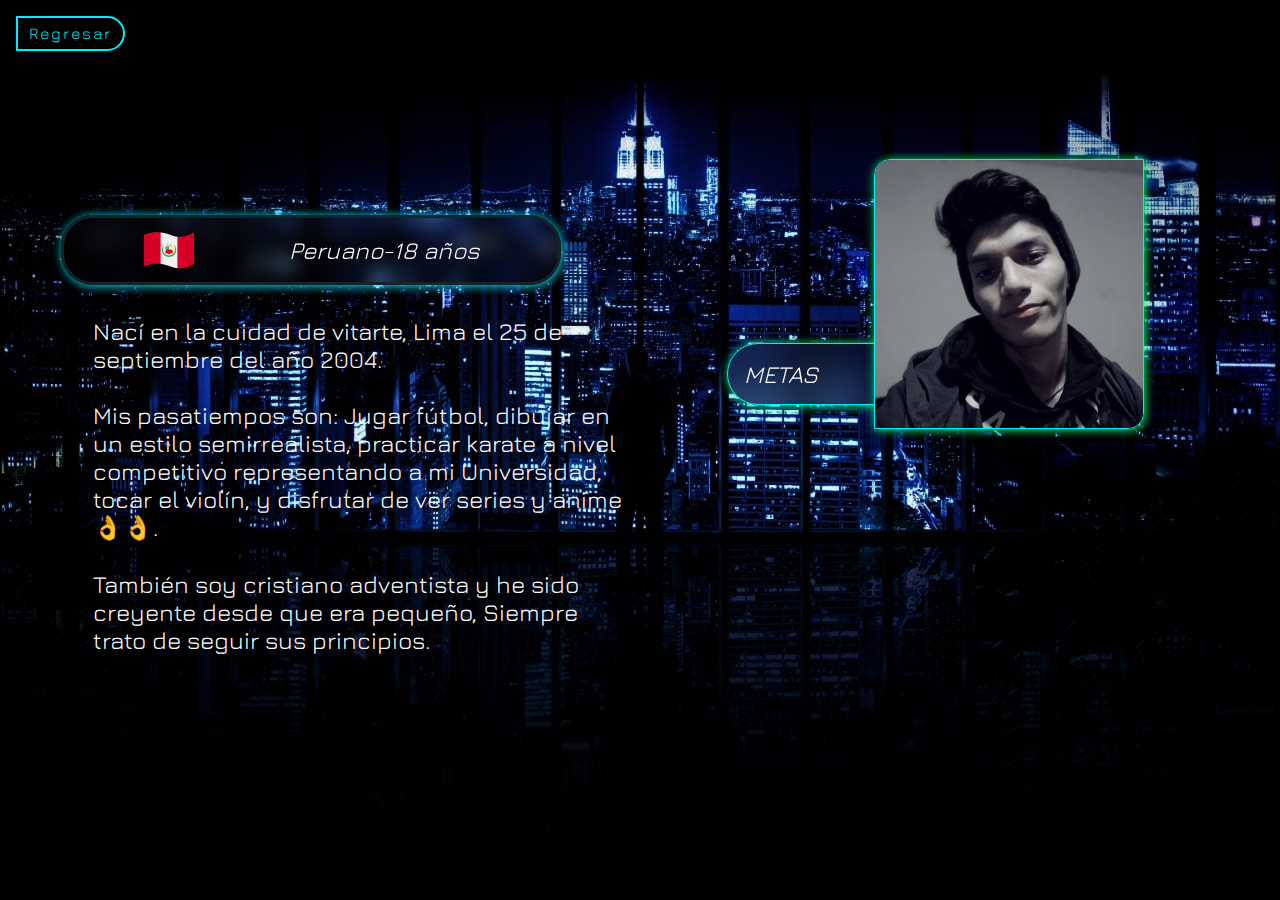
==== about-me.html @ 93cdefac "gran-cambio1" ====
<!DOCTYPE html>
<html lang="en">

<head>
    <meta charset="UTF-8">
    <meta name="viewport" content="width=device-width, initial-scale=1.0">
    <link href='https://unpkg.com/boxicons@2.1.4/css/boxicons.min.css' rel='stylesheet'>
    <link rel="stylesheet" href="css/styleAboutMe.css">
    <link rel="stylesheet" href="https://cdnjs.cloudflare.com/ajax/libs/animate.css/4.1.1/animate.min.css"/>
    <link rel="icon" type="image/svg+xml" href="/img/logopalabra.png" />

    <title>About-ME</title>
</head>

<body>
    <a href="index.html" class="btn-regresar">Regresar</a>
    <section class="about-me">
        <div class="about-container1">
            <div class="about-content1">
                <img src="img/peru-bandera.png" alt="">
                <i>Peruano-18 años</i>
            </div>
            <p>
                Nací en la cuidad de vitarte, Lima el 25 de septiembre del año 2004.
                <br>
                <br>
                Mis pasatiempos son: Jugar fútbol, dibujar en un estilo semirrealista, practicar karate a nivel
                competitivo
                representando a mi Universidad,
                tocar el violín, y disfrutar de ver series y anime 👌👌.
                <br>
                <br>
                También soy cristiano adventista y he sido creyente desde que era pequeño,
                Siempre trato de seguir sus principios.
            </p>
        </div>

        <div class="about-container2">
            <div class="about-content-p">
                <img src="img/avatar2.jpg" alt="">
                <i class="about-content2-i">METAS</i>
            </div>
            <div class="about-content2">
                <div class="slider">
                    <!-- one -->
                    <div class="content" style="--delay:-3">
                        <div class="image">
                            <img src="img-about/f1.jpg" alt="">
                        </div>
                        <div class="name">
                            <h2 class="slider-h2">ingeniero</h2>
                        </div>
                        <a href="#">en proceso</a>
                    </div>
                    <!-- two -->
                    <div class="content" style="--delay:-2">
                        <div class="image">
                            <img src="img-about/f2.jpg" alt="">
                        </div>
                        <div class="name">
                            <h2 class="slider-h2">karateca</h2>
                        </div>
                        <a href="#">logrado</a>
                    </div>
                    <!-- three -->
                    <div class="content" style="--delay:-1">
                        <div class="image">
                            <img src="img-about/f3.jpg" alt="">
                        </div>
                        <div class="name">
                            <h2 class="slider-h2">programador</h2>
                        </div>
                        <a href="#">logrado</a>
                    </div>
                    <!-- four -->
                    <div class="content" style="--delay:0">
                        <div class="image">
                            <img src="img-about/f4.jpg" alt="">
                        </div>
                        <div class="name">
                            <h2 class="slider-h2">fitness</h2>
                        </div>
                        <a href="#">en proceso</a>
                    </div>
                    <!-- five -->
                    <div class="content" style="--delay:1">
                        <div class="image">
                            <img src="img-about/f5.jpg" alt="">
                        </div>
                        <div class="name">
                            <h2 class="slider-h2">violinista</h2>
                        </div>
                        <a href="#">logrado</a>
                    </div>
                </div>
            </div>
        </div>
    </section>
</body>

</html>
---- css/styleAboutMe.css ----
@import url('https://fonts.googleapis.com/css2?family=Shrikhand&display=swap');
@import url('https://fonts.googleapis.com/css2?family=Jura:wght@300&family=Shrikhand&display=swap');

*{
    margin: 0;
    padding: 0;
    box-sizing: border-box;
    text-decoration: none;
    border: none;
    outline: none;
    scroll-behavior: smooth;
    font-family: 'Jura', sans-serif;
}

:root{
    --bg-color:#14242a;
    --second-bg-color:#323946;
    --text-color:#fff;
    --main-color:#0ef;
    --main2-color:#00ff6e;
}

html{
    overflow-x: hidden;
}

body{
    background: var(--bg-color);
    color: var(--text-color);
}

section{
    min-height: 100vh;
    padding: 2rem;
}

/*---btn regresar----*/

.btn-regresar{
    position: fixed;
    margin: 1rem;
    display:inline-block;
    padding: .4rem .7rem;
    background: transparent;
    border-radius: 0 4rem 4rem 0;
    font-size: 1rem;
    color: var(--main-color);
    border: 2px solid var(--main-color);
    letter-spacing: .1rem;
    transition: .5s ease;
}

.btn-regresar:hover{
    scale: calc(1.1);
    box-shadow: 0 0 1rem var(--main-color);
    color:var(--text-color);
    font-weight: 100;
}

/*-----about------*/
.about-me{
    background-image: url(../img/F33.jpg);
    background-size: cover;
    background-repeat: no-repeat;
    background-position: center;
    display: flex;
    justify-content: space-around;
    align-items: center;
}


/*-----about-container1------*/
.about-container1{
    animation: slideInLeft;
    animation-duration: 1s;
}

.about-content1{
    border: .2rem solid var(--bg-color);
    box-shadow: 1px 1px 10px var(--main-color);
    backdrop-filter: blur(10px);
    border-radius: 2rem;
    padding: 2rem;
    width: 500px;
    height: 4rem;
    display: flex;
    justify-content: space-around;
    align-items: center;
    flex-direction: row;
}

.about-content1 img{
    width: 50px;
    transition: transform 0.5s;
}

.about-content1 img:hover{
    transform: rotate(360deg);
}

.about-me i{
    font-style: italic;
    color: var(--text-color);
    font-size: 1.5rem;
}

.about-me p{
    max-width: 600px;
    padding: 2rem;
    font-size: 1.5rem;
}

/*-----about-container2------*/

.about-container2{
    display: flex;
    justify-content:center;
    align-items: center;
    flex-direction: column;
}

.about-content-p{
    width: 500px;
    display: flex;
    justify-content:center;
    align-items: center;
    flex-direction: row-reverse;
}

.about-content2-i{
    position: absolute;
    margin-top: 5rem;
    margin-right: 19rem;
    width: 180px;
    border: .2px solid var(--main-color);
    border-radius: 2rem;
    box-shadow: 1px 1px 10px var(--main2-color);
    padding: 1rem 3rem 1rem 1rem;
    backdrop-filter: blur(20px);
}

.about-container2 img{
    margin-bottom: 5rem;
    margin-left: 5rem;
    width: 270px;
    border: .2px solid var(--main-color);
    box-shadow: 1px 1px 10px var(--main2-color);
    border-radius: 1rem 0 1rem 0;
    transition: 1s ease;
    z-index: 10;
}

.about-container2 img:hover{
    transform: scale(1.05);
    box-shadow: 1px 1px 10px var(--main2-color);
}

/*---Slider---*/

.slider{
    margin-bottom: 2rem;
    display: flex;
    align-items: center;
    justify-content: center;
    width: 500px;
    height: 200px;
}

.content{
    width: 380px;
    height: 95px;
    display: flex;
    justify-content: space-between;
    align-items: center;
    background-color: transparent;
    border-radius: 100px 20px 20px 100px;
    position: absolute;
    pointer-events: none;
    animation: anime 15s linear infinite;
    opacity: 0;
    animation-delay: calc(3s * var(--delay));
    border: .2px solid var(--main-color);
    box-shadow: 1px 1px 10px var(--main2-color);
    transition: .5s;
}

.slider:hover .content{
    animation-play-state: paused;
}

@keyframes anime{
    0%{
        opacity: 0;
        transform: translateY(100%) scale(0.5);
    }
    5%, 20%{
        opacity: 0.4;
        transform: translateY(100%) scale(0.7);
    }
    25%, 40%{
        opacity: 1;
        transform: translateY(0%) scale(1);
        pointer-events:auto;
    }
    45%, 60%{
        opacity: 0.4;
        transform: translateY(-100%) scale(0.7);
    }
    65%, 100%{
        opacity: 0;
        transform: translateY(-100%) scale(0.5);
    }
}

.image{
    display: flex;
    justify-content: center;
    align-items: center;
    margin-left: .2rem;
    width: 80px;
    height: 80px;
    box-shadow: 1px 1px 10px var(--main2-color);
    border-radius: 50%;
    padding: .1px;
    transition: 0.01s;
}

.image img{
    margin: .1rem;
    width: 100%;
    height: 100%;
    border-radius: 50%;
    object-fit: cover;
}

.name{
    margin: 1px;
    flex-grow: 2;
    color: var(--text-color);
}

.slider-h2{
    padding: .1em;
    margin-left: .5rem;
    font-size: 25px;
}

.content a{
    text-align: center;
    text-decoration: none;
    background:var(--second-bg-color);
    border-radius: 8px;
    padding: 10px 15px;
    box-shadow: 1px 1px 10px var(--main-color);
    margin: 10px;
    color: var(--text-color);
    text-decoration: uppercase;
    transition: .5s ease;
}

.content a:hover{
    background: transparent;
    transform: scale(1.02);
    box-shadow: 1px 1px 10px var(--main2-color);
}
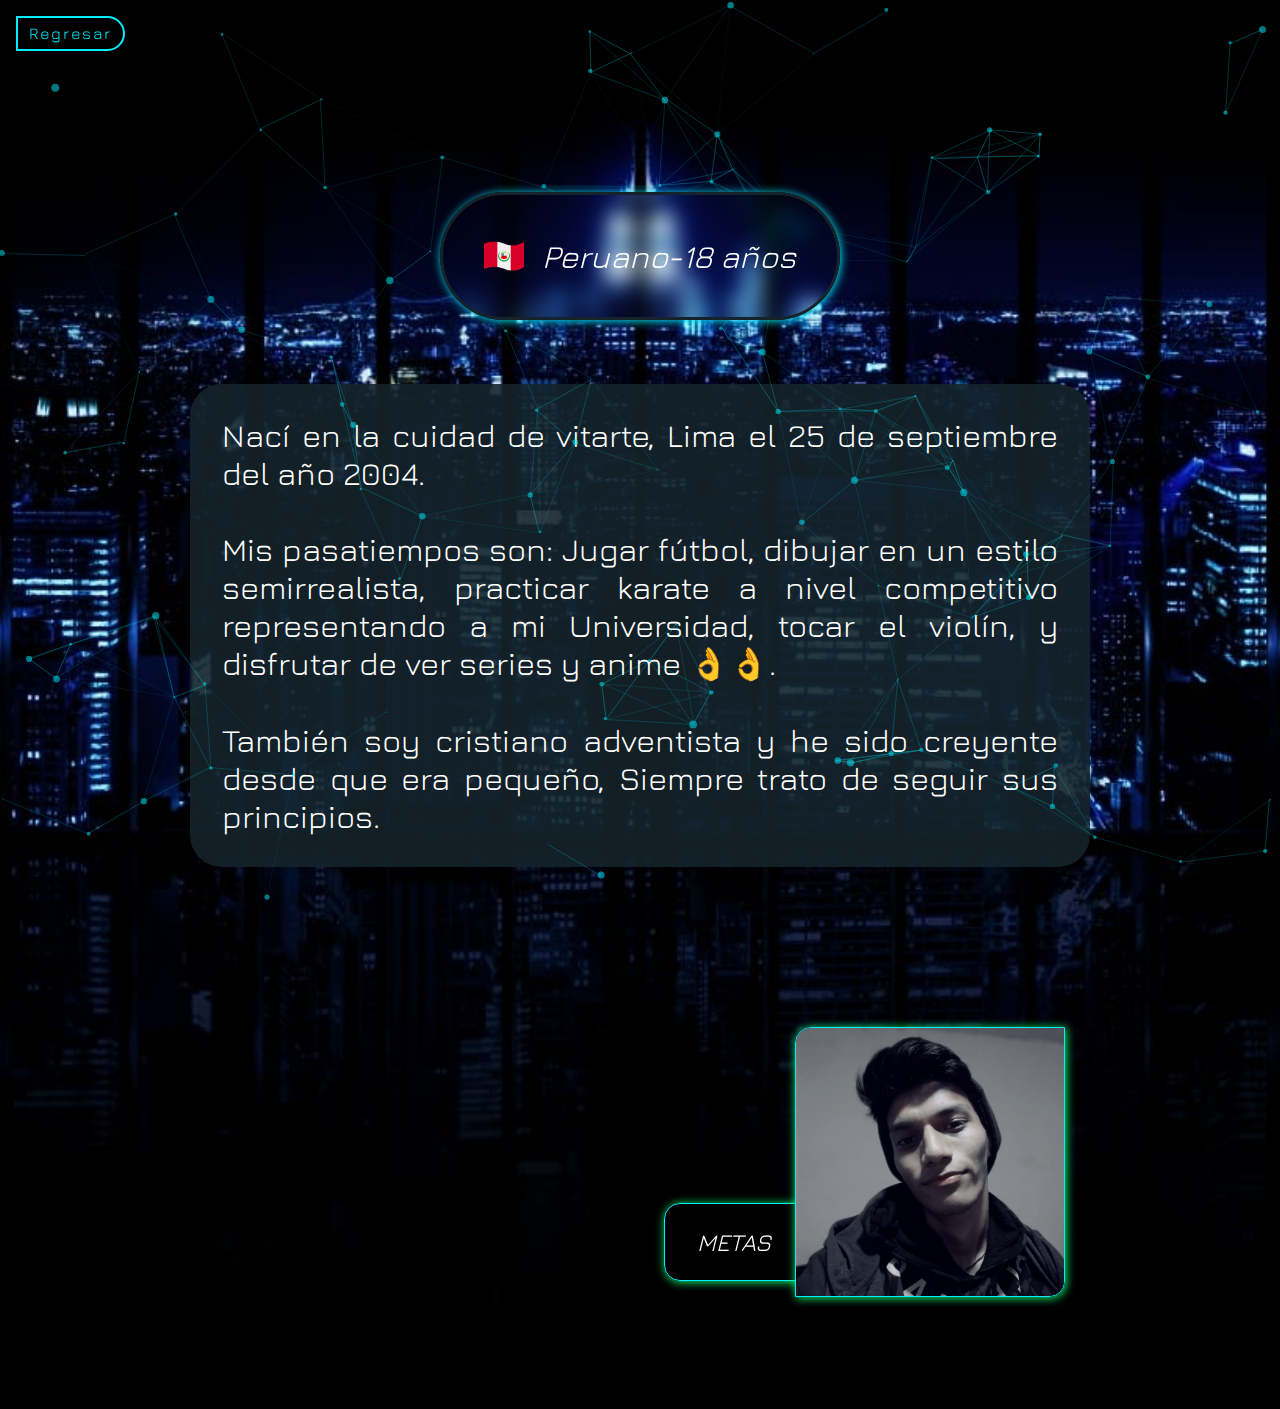
==== commit 85bd9a27: "newv1" ====
--- a/about-me.html
+++ b/about-me.html
@@ -13,6 +13,9 @@
 </head>
 
 <body>
+
+    <div id="particles-js"></div>
+
     <a href="index.html" class="btn-regresar">Regresar</a>
     <section class="about-me">
         <div class="about-container1">
@@ -96,6 +99,10 @@
             </div>
         </div>
     </section>
+
+    <script src="js/particles.js"></script>
+    <script src="js/particles.min.js"></script>
+    <script src="js/fondParticles.js"></script>
 </body>
 
 </html>--- a/css/styleAboutMe.css
+++ b/css/styleAboutMe.css
@@ -32,6 +32,14 @@
 section{
     min-height: 100vh;
     padding: 2rem;
+}
+
+#particles-js{
+    position:fixed;
+    width: 100%;
+    height: 100%;
+    top: 0;
+    z-index: 0;
 }
 
 /*---btn regresar----*/
@@ -75,6 +83,21 @@
     animation-duration: 1s;
 }
 
+.about-container1 p{
+    animation: slideInLeft;
+    animation-duration: 1s;
+    margin-top: 1rem;
+    border-radius: 2rem;
+    background: rgb(20, 36, 42, 0.9);
+    transition: .5s ease;
+}
+
+.about-container1 p:hover{
+    transition: .5s ease;
+    scale: calc(1.01);
+    box-shadow: 0 0 1rem var(--main-color);
+}
+
 .about-content1{
     border: .2rem solid var(--bg-color);
     box-shadow: 1px 1px 10px var(--main-color);
@@ -117,6 +140,7 @@
     justify-content:center;
     align-items: center;
     flex-direction: column;
+    z-index: 1;
 }
 
 .about-content-p{
@@ -262,4 +286,174 @@
     background: transparent;
     transform: scale(1.02);
     box-shadow: 1px 1px 10px var(--main2-color);
-}+}
+
+
+/*==breackpoints====*/
+
+@media (max-width: 1480px){
+    .about-me{
+        display: flex;
+        justify-content: center;
+        flex-direction: column;
+    }
+    .about-container1{
+        display: flex;
+        justify-content: center;
+        flex-direction: column;
+        align-items: center;
+        width: 1000px;
+        margin-top: 10rem;
+    }
+    .about-content1{
+        border-radius: 5rem;
+        padding: 2rem;
+        width: 400px;
+        height: 8rem;
+    }
+    .about-content1 i{
+        font-size: 2rem;
+    }
+    .about-content1 img{
+        width: 40px;
+    }
+    .about-container1 p{
+        margin-top: 4rem;
+        max-width: 900px;
+        font-size: 2rem;
+        text-align: justify;
+    }
+    .about-container2{
+        margin-top: 10rem;
+        flex-direction: row-reverse;
+    }
+    .about-content2-i{
+        position: absolute;
+        margin-top: 5rem;
+        margin-right: 17rem;
+        width: 180px;
+        border: .2px solid var(--main-color);
+        border-radius: 1rem;
+        padding: 1.5rem 1rem 1.5rem 2rem;
+    }
+}
+
+
+@media (max-width: 991px){
+    .about-container1 p{
+        text-align: center;
+        margin-top: 4rem;
+        max-width: 700px;
+        font-size: 1.3rem;
+        text-align: justify;
+    }
+    .about-content1{
+        border-radius: 5rem;
+        padding: 1rem;
+        width: 400px;
+        height: 4.3rem;
+    }
+    .about-content1 i{
+        font-size: 1.7rem;
+    }
+}
+
+@media (max-width: 780px){
+    .about-container1 p{
+        max-width: 650px;
+    }
+    .about-container2{
+        margin-top: 2rem;
+        flex-direction: column;
+    }
+}
+
+@media (max-width: 617px){
+    .about-container1 p{
+        max-width: 500px;
+    }
+}
+
+@media (max-width: 516px){
+    .about-me{
+        background-image: url(../img/fondis1.jpg);
+    }
+    .about-container1 p{
+        max-width: 450px;
+    }
+    .about-content2-i{
+        width: 180px;
+        border-radius: 1rem;
+        padding: 1rem 1rem 1rem 1rem;
+    }
+}
+
+@media (max-width: 450px){
+    .about-container1 p{
+        margin-right: 1.5rem;
+        text-align: center;
+        margin-top: 4rem;
+        max-width: 390px;
+        font-size: 1.1rem;
+        text-align: justify;
+    }
+    .about-content1{
+        border-radius: 5rem;
+        padding: 1rem;
+        width: 300px;
+        height: 4rem;
+    }
+    .about-content1 i{
+        font-size: 1.5rem;
+    }
+    .about-content-p img{
+        width: 200px;
+    }
+    .about-content2-i{
+        margin-left: 8rem;
+        margin-bottom: 5rem;
+        width: 180px;
+        border-radius: 1.5rem;
+        padding: 1rem 1rem 1rem 1rem;
+        font-size: 10px;
+    }
+    .about-content-p i{
+        font-size: 1.3rem;
+    }
+    .slider{
+        margin-bottom: 2rem;
+        display: flex;
+        align-items: center;
+        justify-content: center;
+        width: 500px;
+        height: 200px;
+    }
+    .content{
+        width: 320px;
+        height: 95px;
+        border-radius: 100px 20px 20px 100px;
+    }
+    .slider-h2{
+        padding: .1em;
+        margin-left: .5rem;
+        font-size: 20px;
+    }
+}
+
+@media (max-width: 365px){
+    .about-content2-i{
+        margin-left: 9rem;
+        margin-bottom: 5rem;
+        width: 180px;
+        border-radius: 1.5rem;
+        padding: 1rem 1rem 1rem 1rem;
+        font-size: 10px;
+    }
+    .about-content-p i{
+        font-size: 1.3rem;
+    }   
+}
+
+
+
+
